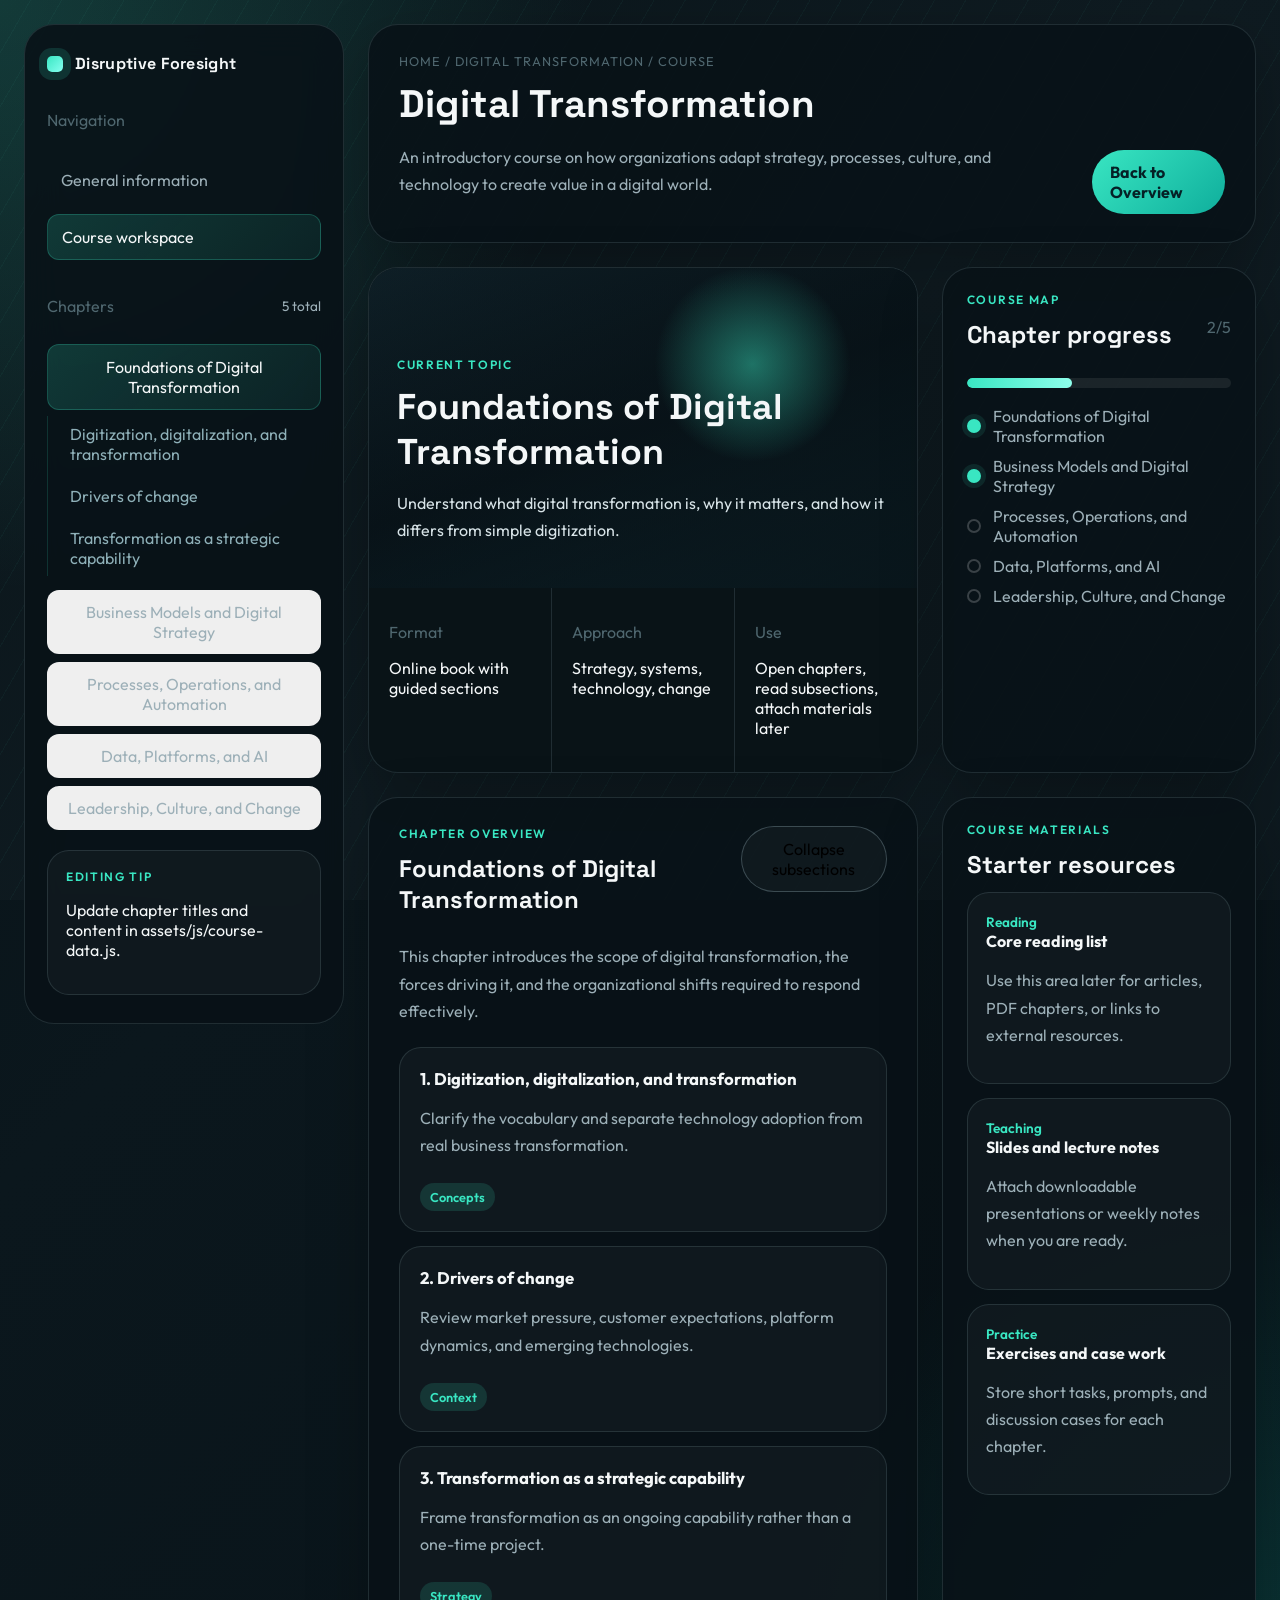
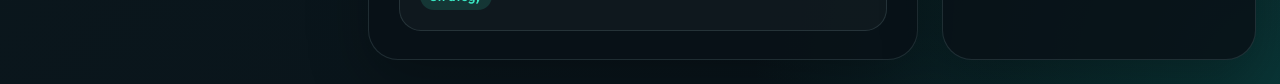
==== course.html @ 3e18d801 "Add initial Digital Transformation course site" ====
<!DOCTYPE html>
<html lang="en">
<head>
  <meta charset="UTF-8">
  <meta name="viewport" content="width=device-width, initial-scale=1.0">
  <title>Digital Transformation Course Workspace</title>
  <meta
    name="description"
    content="Digital Transformation course workspace with chapter menu, subsection navigation, and online-book style content."
  >
  <link rel="preconnect" href="https://fonts.googleapis.com">
  <link rel="preconnect" href="https://fonts.gstatic.com" crossorigin>
  <link
    href="https://fonts.googleapis.com/css2?family=Outfit:wght@300;400;500;600;700&family=Space+Grotesk:wght@400;500;700&display=swap"
    rel="stylesheet"
  >
  <link rel="stylesheet" href="assets/css/style.css">
</head>
<body class="course-body">
  <div class="course-layout">
    <aside class="sidebar">
      <a class="brand" href="index.html">
        <span class="brand-mark"></span>
        <span class="brand-text">Disruptive Foresight</span>
      </a>

      <div class="sidebar-block">
        <p class="sidebar-label">Navigation</p>
        <a class="sidebar-link" href="index.html">General information</a>
        <a class="sidebar-link is-active" href="course.html">Course workspace</a>
      </div>

      <div class="sidebar-block">
        <div class="sidebar-heading-row">
          <p class="sidebar-label">Chapters</p>
          <span id="chapter-count" class="sidebar-count"></span>
        </div>
        <nav id="chapter-menu" class="chapter-menu" aria-label="Course chapters"></nav>
      </div>

      <div class="sidebar-note">
        <p class="eyebrow">Editing tip</p>
        <p>Update chapter titles and content in <code>assets/js/course-data.js</code>.</p>
      </div>
    </aside>

    <main class="course-main">
      <section class="course-topbar">
        <div>
          <p class="breadcrumbs">Home / Digital Transformation / Course</p>
          <h1 id="course-title">Digital Transformation</h1>
          <p id="course-summary" class="course-summary"></p>
        </div>
        <a class="primary-button" href="index.html">Back to Overview</a>
      </section>

      <section class="course-grid">
        <article class="spotlight-card">
          <div class="spotlight-visual">
            <div class="spotlight-overlay">
              <p class="eyebrow">Current topic</p>
              <h2 id="active-chapter-title"></h2>
              <p id="active-chapter-hook"></p>
            </div>
          </div>

          <div class="spotlight-meta">
            <div>
              <p class="meta-label">Format</p>
              <p>Online book with guided sections</p>
            </div>
            <div>
              <p class="meta-label">Approach</p>
              <p>Strategy, systems, technology, change</p>
            </div>
            <div>
              <p class="meta-label">Use</p>
              <p>Open chapters, read subsections, attach materials later</p>
            </div>
          </div>
        </article>

        <aside class="progress-card">
          <div class="progress-header">
            <div>
              <p class="eyebrow">Course map</p>
              <h2>Chapter progress</h2>
            </div>
            <span id="progress-indicator"></span>
          </div>
          <div class="progress-bar" aria-hidden="true">
            <span id="progress-fill"></span>
          </div>
          <ol id="progress-list" class="progress-list"></ol>
        </aside>
      </section>

      <section class="content-grid">
        <article class="content-card">
          <div class="content-card-header">
            <div>
              <p class="eyebrow">Chapter overview</p>
              <h2 id="chapter-heading"></h2>
            </div>
            <button id="toggle-subsections" class="ghost-button" type="button">
              Collapse subsections
            </button>
          </div>

          <p id="chapter-description" class="chapter-description"></p>

          <div id="subsection-list" class="subsection-list"></div>
        </article>

        <aside class="materials-card">
          <p class="eyebrow">Course materials</p>
          <h2>Starter resources</h2>
          <div id="materials-list" class="materials-list"></div>
        </aside>
      </section>
    </main>
  </div>

  <script src="assets/js/course-data.js"></script>
  <script src="assets/js/app.js"></script>
</body>
</html>
---- assets/css/style.css ----
:root {
  --bg: #09141a;
  --bg-soft: #0f1f28;
  --panel: rgba(10, 22, 29, 0.9);
  --panel-light: #f6f3ec;
  --text: #f4f7f8;
  --text-muted: #9db0b8;
  --text-dark: #162227;
  --line: rgba(140, 169, 179, 0.18);
  --line-strong: rgba(140, 169, 179, 0.35);
  --accent: #39e6c2;
  --accent-deep: #0fae9c;
  --accent-soft: rgba(57, 230, 194, 0.14);
  --shadow: 0 22px 60px rgba(0, 0, 0, 0.28);
  --radius-xl: 30px;
  --radius-lg: 22px;
  --radius-md: 16px;
  --radius-sm: 12px;
  --max-width: 1380px;
}

* {
  box-sizing: border-box;
}

html {
  scroll-behavior: smooth;
}

body {
  margin: 0;
  font-family: "Outfit", sans-serif;
  color: var(--text);
  background:
    radial-gradient(circle at top left, rgba(57, 230, 194, 0.18), transparent 28%),
    radial-gradient(circle at bottom right, rgba(15, 174, 156, 0.22), transparent 25%),
    linear-gradient(135deg, #061116 0%, #0b171d 40%, #081319 100%);
  min-height: 100vh;
}

body::before {
  content: "";
  position: fixed;
  inset: 0;
  background:
    linear-gradient(rgba(255, 255, 255, 0.02), rgba(255, 255, 255, 0.02)),
    repeating-linear-gradient(
      120deg,
      transparent 0,
      transparent 26px,
      rgba(57, 230, 194, 0.04) 26px,
      rgba(57, 230, 194, 0.04) 27px
    );
  pointer-events: none;
}

a {
  color: inherit;
  text-decoration: none;
}

button {
  font: inherit;
  border: 0;
  cursor: pointer;
}

.page-shell,
.course-layout {
  position: relative;
  z-index: 1;
}

.page-shell {
  max-width: var(--max-width);
  margin: 0 auto;
  padding: 24px;
}

.site-header {
  display: flex;
  align-items: center;
  justify-content: space-between;
  gap: 24px;
  margin-bottom: 24px;
  padding: 18px 22px;
  border: 1px solid var(--line);
  border-radius: 999px;
  background: rgba(8, 18, 23, 0.72);
  backdrop-filter: blur(18px);
}

.brand {
  display: inline-flex;
  align-items: center;
  gap: 12px;
  font-family: "Space Grotesk", sans-serif;
  font-weight: 700;
}

.brand-mark {
  width: 16px;
  height: 16px;
  border-radius: 5px;
  background:
    linear-gradient(135deg, var(--accent) 0%, #86fff0 100%);
  box-shadow: 0 0 0 8px rgba(57, 230, 194, 0.14);
}

.brand-text {
  letter-spacing: 0.02em;
}

.top-nav {
  display: flex;
  align-items: center;
  gap: 18px;
  color: var(--text-muted);
}

.top-nav a:hover,
.sidebar-link:hover {
  color: var(--text);
}

.nav-button,
.primary-button,
.secondary-button,
.ghost-button {
  display: inline-flex;
  align-items: center;
  justify-content: center;
  border-radius: 999px;
  padding: 12px 18px;
  transition: transform 0.2s ease, background 0.2s ease, color 0.2s ease;
}

.primary-button {
  background: linear-gradient(135deg, var(--accent) 0%, var(--accent-deep) 100%);
  color: #052126;
  font-weight: 700;
}

.secondary-button,
.ghost-button,
.nav-button {
  border: 1px solid var(--line-strong);
  background: rgba(255, 255, 255, 0.03);
}

.primary-button:hover,
.secondary-button:hover,
.ghost-button:hover,
.nav-button:hover {
  transform: translateY(-2px);
}

.hero-panel,
.format-panel {
  border: 1px solid var(--line);
  border-radius: var(--radius-xl);
  background: linear-gradient(180deg, rgba(11, 25, 32, 0.92), rgba(8, 18, 23, 0.92));
  box-shadow: var(--shadow);
}

.hero-panel {
  display: grid;
  grid-template-columns: 1.4fr 0.9fr;
  gap: 28px;
  padding: 42px;
  min-height: 520px;
}

.eyebrow {
  margin: 0 0 12px;
  color: var(--accent);
  text-transform: uppercase;
  letter-spacing: 0.14em;
  font-size: 0.75rem;
  font-weight: 600;
}

.hero-copy h1,
.feature-card-dark h2,
.format-panel h2 {
  margin: 0;
  font-family: "Space Grotesk", sans-serif;
  font-size: clamp(2.6rem, 4vw, 5rem);
  line-height: 0.98;
}

.hero-text,
.feature-card p,
.format-list p,
.course-summary,
.chapter-description,
.subsection-card p,
.materials-item p {
  color: var(--text-muted);
  line-height: 1.7;
}

.hero-actions {
  display: flex;
  flex-wrap: wrap;
  gap: 14px;
  margin: 28px 0;
}

.hero-stats {
  display: grid;
  grid-template-columns: repeat(3, minmax(0, 1fr));
  gap: 14px;
  margin: 0;
}

.hero-stats div,
.sidebar-note,
.feature-card,
.materials-item {
  border: 1px solid var(--line);
  border-radius: var(--radius-lg);
  background: rgba(255, 255, 255, 0.03);
}

.hero-stats div {
  padding: 20px;
}

.hero-stats dt {
  font-family: "Space Grotesk", sans-serif;
  font-size: 1.5rem;
  font-weight: 700;
}

.hero-stats dd {
  margin: 8px 0 0;
  color: var(--text-muted);
}

.hero-card {
  align-self: end;
  padding: 28px;
  border-radius: var(--radius-xl);
  background:
    linear-gradient(180deg, rgba(246, 243, 236, 0.96), rgba(233, 238, 236, 0.92));
  color: var(--text-dark);
}

.hero-card-label,
.meta-label,
.sidebar-label,
.progress-header span,
.breadcrumbs {
  color: #4f676f;
}

.hero-card h2,
.feature-card h3,
.course-topbar h1,
.progress-card h2,
.content-card h2,
.materials-card h2 {
  margin: 0 0 12px;
  font-family: "Space Grotesk", sans-serif;
}

.hero-card-list {
  display: grid;
  gap: 12px;
  padding-left: 18px;
  margin: 18px 0 0;
}

.feature-grid {
  display: grid;
  grid-template-columns: 1.25fr 1fr 1fr;
  gap: 22px;
  margin: 24px 0;
}

.feature-card {
  padding: 28px;
}

.feature-card-dark {
  background:
    radial-gradient(circle at right top, rgba(57, 230, 194, 0.22), transparent 34%),
    linear-gradient(180deg, rgba(9, 20, 26, 0.95), rgba(5, 12, 15, 0.95));
}

.format-panel {
  display: grid;
  grid-template-columns: 0.9fr 1.1fr;
  gap: 24px;
  padding: 32px 36px;
  margin-bottom: 20px;
}

.format-list {
  display: grid;
  grid-template-columns: repeat(3, minmax(0, 1fr));
  gap: 16px;
}

.format-list article {
  border-left: 1px solid var(--line-strong);
  padding-left: 16px;
}

.course-body {
  padding: 24px;
}

.course-layout {
  display: grid;
  grid-template-columns: 320px 1fr;
  gap: 24px;
  max-width: 1520px;
  margin: 0 auto;
}

.sidebar,
.course-main {
  min-width: 0;
}

.sidebar {
  position: sticky;
  top: 24px;
  align-self: start;
  display: grid;
  gap: 20px;
  padding: 28px 22px;
  border: 1px solid var(--line);
  border-radius: var(--radius-xl);
  background: rgba(8, 18, 23, 0.88);
  backdrop-filter: blur(18px);
}

.sidebar-block {
  display: grid;
  gap: 12px;
}

.sidebar-link,
.chapter-link {
  display: block;
  border-radius: var(--radius-sm);
  padding: 12px 14px;
  color: var(--text-muted);
}

.sidebar-link.is-active,
.chapter-link.is-active {
  background: linear-gradient(135deg, rgba(57, 230, 194, 0.18), rgba(57, 230, 194, 0.08));
  color: var(--text);
  border: 1px solid rgba(57, 230, 194, 0.24);
}

.sidebar-heading-row {
  display: flex;
  justify-content: space-between;
  align-items: center;
}

.sidebar-count {
  font-size: 0.85rem;
  color: var(--text-muted);
}

.chapter-menu {
  display: grid;
  gap: 8px;
}

.chapter-group {
  display: grid;
  gap: 8px;
}

.sidebar-note {
  padding: 18px;
}

.sidebar-note code {
  font-family: inherit;
  color: var(--text);
}

.subchapter-list {
  display: grid;
  gap: 6px;
  margin: -2px 0 6px;
  padding-left: 12px;
  border-left: 1px solid rgba(57, 230, 194, 0.16);
}

.subchapter-link {
  display: block;
  padding: 8px 10px;
  border-radius: 10px;
  color: #8eb0b8;
  background: transparent;
  text-align: left;
}

.subchapter-link:hover {
  color: var(--text);
  background: rgba(255, 255, 255, 0.04);
}

.course-main {
  display: grid;
  gap: 24px;
}

.course-topbar,
.spotlight-card,
.progress-card,
.content-card,
.materials-card {
  border: 1px solid var(--line);
  border-radius: var(--radius-xl);
  background: rgba(8, 18, 23, 0.88);
  box-shadow: var(--shadow);
}

.course-topbar {
  display: flex;
  align-items: end;
  justify-content: space-between;
  gap: 20px;
  padding: 28px 30px;
}

.breadcrumbs {
  margin: 0 0 10px;
  text-transform: uppercase;
  letter-spacing: 0.08em;
  font-size: 0.8rem;
}

.course-topbar h1 {
  font-size: clamp(2rem, 3vw, 3.4rem);
}

.course-grid,
.content-grid {
  display: grid;
  grid-template-columns: 1.4fr 0.8fr;
  gap: 24px;
}

.spotlight-card {
  overflow: hidden;
}

.spotlight-visual {
  min-height: 320px;
  padding: 28px;
  background:
    radial-gradient(circle at 70% 30%, rgba(57, 230, 194, 0.45), transparent 22%),
    linear-gradient(135deg, rgba(8, 18, 23, 0.2), rgba(8, 18, 23, 0.82)),
    linear-gradient(160deg, #10222a 0%, #081319 50%, #0e2a32 100%);
  display: flex;
  align-items: end;
}

.spotlight-overlay {
  max-width: 520px;
}

.spotlight-overlay h2 {
  margin: 0 0 10px;
  font-family: "Space Grotesk", sans-serif;
  font-size: clamp(2rem, 2.8vw, 3.3rem);
}

.spotlight-overlay p:last-child {
  color: #d7e3e7;
  line-height: 1.7;
}

.spotlight-meta {
  display: grid;
  grid-template-columns: repeat(3, minmax(0, 1fr));
  gap: 1px;
  background: var(--line);
}

.spotlight-meta > div {
  padding: 18px 20px;
  background: rgba(8, 18, 23, 0.95);
}

.progress-card,
.materials-card {
  padding: 24px;
}

.progress-header {
  display: flex;
  align-items: center;
  justify-content: space-between;
  gap: 16px;
  margin-bottom: 16px;
}

.progress-bar {
  height: 10px;
  border-radius: 999px;
  background: rgba(255, 255, 255, 0.08);
  overflow: hidden;
}

.progress-bar span {
  display: block;
  height: 100%;
  width: 0;
  border-radius: inherit;
  background: linear-gradient(90deg, var(--accent) 0%, #8effeb 100%);
}

.progress-list {
  display: grid;
  gap: 10px;
  padding-left: 0;
  margin: 18px 0 0;
  list-style: none;
}

.progress-list li {
  display: flex;
  align-items: center;
  gap: 12px;
  color: var(--text-muted);
}

.progress-marker {
  width: 14px;
  height: 14px;
  border-radius: 50%;
  border: 2px solid rgba(255, 255, 255, 0.2);
  flex: 0 0 auto;
}

.progress-marker.is-complete {
  border-color: var(--accent);
  background: var(--accent);
  box-shadow: 0 0 0 5px rgba(57, 230, 194, 0.1);
}

.content-card {
  padding: 28px 30px;
}

.content-card-header {
  display: flex;
  align-items: start;
  justify-content: space-between;
  gap: 18px;
  margin-bottom: 8px;
}

.subsection-list {
  display: grid;
  gap: 14px;
  margin-top: 22px;
}

.subsection-card {
  padding: 20px;
  border: 1px solid var(--line);
  border-radius: var(--radius-lg);
  background: rgba(255, 255, 255, 0.03);
  scroll-margin-top: 24px;
}

.subsection-card h3 {
  margin: 0 0 10px;
  font-size: 1.05rem;
}

.subsection-tag {
  display: inline-flex;
  margin-top: 8px;
  padding: 6px 10px;
  border-radius: 999px;
  background: var(--accent-soft);
  color: var(--accent);
  font-size: 0.8rem;
  font-weight: 600;
}

.materials-list {
  display: grid;
  gap: 14px;
}

.materials-item {
  padding: 18px;
}

.materials-item h3 {
  margin: 0 0 8px;
  font-size: 1rem;
}

.materials-item span {
  color: var(--accent);
  font-size: 0.85rem;
  font-weight: 600;
}

.is-collapsed .subsection-card:not(:first-child) {
  display: none;
}

@media (max-width: 1180px) {
  .hero-panel,
  .feature-grid,
  .format-panel,
  .course-layout,
  .course-grid,
  .content-grid {
    grid-template-columns: 1fr;
  }

  .sidebar {
    position: static;
  }

  .spotlight-meta,
  .format-list,
  .hero-stats {
    grid-template-columns: 1fr;
  }
}

@media (max-width: 780px) {
  .page-shell,
  .course-body {
    padding: 16px;
  }

  .site-header,
  .course-topbar,
  .content-card-header {
    flex-direction: column;
    align-items: start;
  }

  .top-nav {
    flex-wrap: wrap;
  }

  .hero-panel,
  .format-panel,
  .content-card,
  .progress-card,
  .materials-card,
  .sidebar {
    padding: 22px;
  }
}
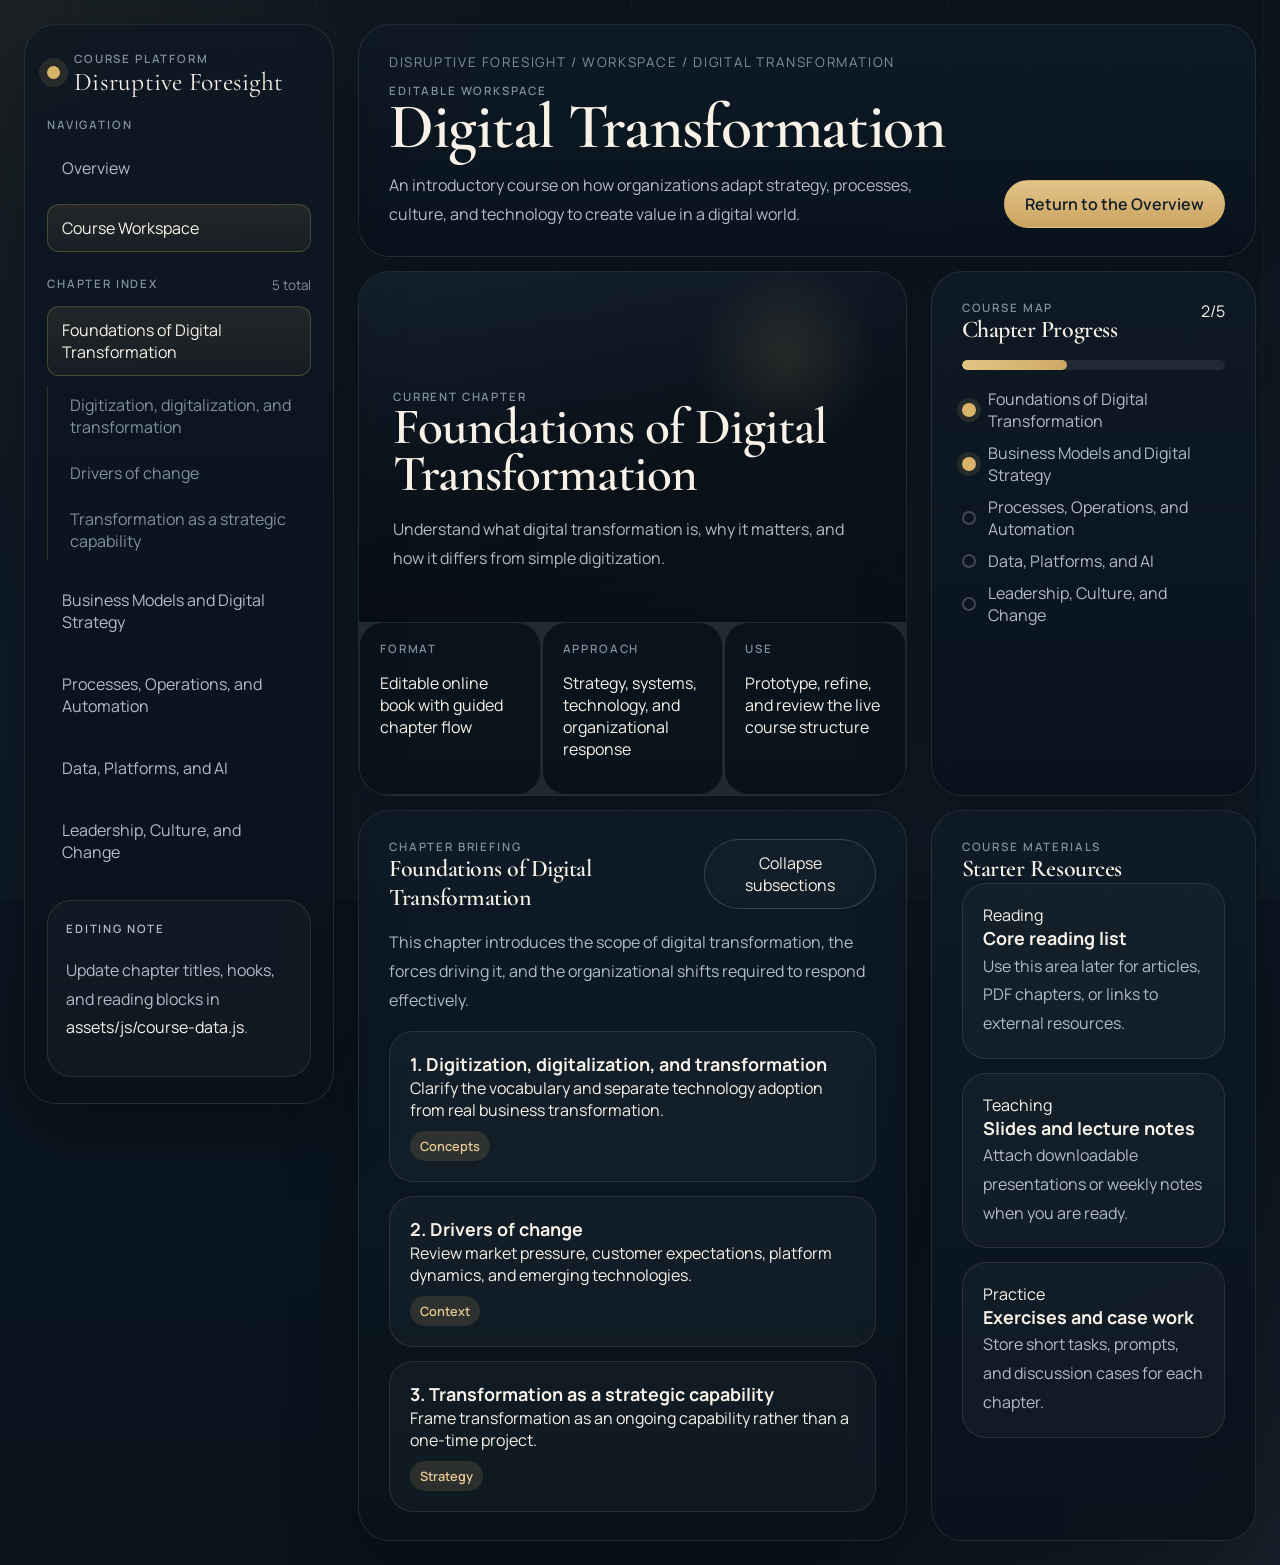
==== commit 7c67fc29: "Redesign site with premium editorial experience" ====
--- a/course.html
+++ b/course.html
@@ -6,12 +6,12 @@
   <title>Digital Transformation Course Workspace</title>
   <meta
     name="description"
-    content="Digital Transformation course workspace with chapter menu, subsection navigation, and online-book style content."
+    content="Digital Transformation course workspace with chapter navigation, subsection reading, and course materials for Disruptive Foresight."
   >
   <link rel="preconnect" href="https://fonts.googleapis.com">
   <link rel="preconnect" href="https://fonts.gstatic.com" crossorigin>
   <link
-    href="https://fonts.googleapis.com/css2?family=Outfit:wght@300;400;500;600;700&family=Space+Grotesk:wght@400;500;700&display=swap"
+    href="https://fonts.googleapis.com/css2?family=Cormorant+Garamond:wght@500;600;700&family=Manrope:wght@400;500;600;700&display=swap"
     rel="stylesheet"
   >
   <link rel="stylesheet" href="assets/css/style.css">
@@ -20,45 +20,52 @@
   <div class="course-layout">
     <aside class="sidebar">
       <a class="brand" href="index.html">
-        <span class="brand-mark"></span>
-        <span class="brand-text">Disruptive Foresight</span>
+        <span class="brand-mark" aria-hidden="true"></span>
+        <span class="brand-lockup">
+          <span class="brand-overline">Course Platform</span>
+          <span class="brand-text">Disruptive Foresight</span>
+        </span>
       </a>
 
       <div class="sidebar-block">
         <p class="sidebar-label">Navigation</p>
-        <a class="sidebar-link" href="index.html">General information</a>
-        <a class="sidebar-link is-active" href="course.html">Course workspace</a>
+        <a class="sidebar-link" href="index.html">Overview</a>
+        <a class="sidebar-link is-active" href="course.html">Course Workspace</a>
       </div>
 
       <div class="sidebar-block">
         <div class="sidebar-heading-row">
-          <p class="sidebar-label">Chapters</p>
+          <p class="sidebar-label">Chapter Index</p>
           <span id="chapter-count" class="sidebar-count"></span>
         </div>
         <nav id="chapter-menu" class="chapter-menu" aria-label="Course chapters"></nav>
       </div>
 
       <div class="sidebar-note">
-        <p class="eyebrow">Editing tip</p>
-        <p>Update chapter titles and content in <code>assets/js/course-data.js</code>.</p>
+        <p class="eyebrow">Editing Note</p>
+        <p>
+          Update chapter titles, hooks, and reading blocks in
+          <code>assets/js/course-data.js</code>.
+        </p>
       </div>
     </aside>
 
     <main class="course-main">
       <section class="course-topbar">
         <div>
-          <p class="breadcrumbs">Home / Digital Transformation / Course</p>
+          <p class="breadcrumbs">Disruptive Foresight / Workspace / Digital Transformation</p>
+          <p class="course-kicker">Editable Workspace</p>
           <h1 id="course-title">Digital Transformation</h1>
           <p id="course-summary" class="course-summary"></p>
         </div>
-        <a class="primary-button" href="index.html">Back to Overview</a>
+        <a class="primary-button" href="index.html">Return to the Overview</a>
       </section>
 
       <section class="course-grid">
         <article class="spotlight-card">
           <div class="spotlight-visual">
             <div class="spotlight-overlay">
-              <p class="eyebrow">Current topic</p>
+              <p class="eyebrow">Current Chapter</p>
               <h2 id="active-chapter-title"></h2>
               <p id="active-chapter-hook"></p>
             </div>
@@ -67,15 +74,15 @@
           <div class="spotlight-meta">
             <div>
               <p class="meta-label">Format</p>
-              <p>Online book with guided sections</p>
+              <p>Editable online book with guided chapter flow</p>
             </div>
             <div>
               <p class="meta-label">Approach</p>
-              <p>Strategy, systems, technology, change</p>
+              <p>Strategy, systems, technology, and organizational response</p>
             </div>
             <div>
               <p class="meta-label">Use</p>
-              <p>Open chapters, read subsections, attach materials later</p>
+              <p>Prototype, refine, and review the live course structure</p>
             </div>
           </div>
         </article>
@@ -83,8 +90,8 @@
         <aside class="progress-card">
           <div class="progress-header">
             <div>
-              <p class="eyebrow">Course map</p>
-              <h2>Chapter progress</h2>
+              <p class="eyebrow">Course Map</p>
+              <h2>Chapter Progress</h2>
             </div>
             <span id="progress-indicator"></span>
           </div>
@@ -99,7 +106,7 @@
         <article class="content-card">
           <div class="content-card-header">
             <div>
-              <p class="eyebrow">Chapter overview</p>
+              <p class="eyebrow">Chapter Briefing</p>
               <h2 id="chapter-heading"></h2>
             </div>
             <button id="toggle-subsections" class="ghost-button" type="button">
@@ -108,13 +115,12 @@
           </div>
 
           <p id="chapter-description" class="chapter-description"></p>
-
           <div id="subsection-list" class="subsection-list"></div>
         </article>
 
         <aside class="materials-card">
-          <p class="eyebrow">Course materials</p>
-          <h2>Starter resources</h2>
+          <p class="eyebrow">Course Materials</p>
+          <h2>Starter Resources</h2>
           <div id="materials-list" class="materials-list"></div>
         </aside>
       </section>
--- a/assets/css/style.css
+++ b/assets/css/style.css
@@ -1,20 +1,22 @@
 :root {
-  --bg: #09141a;
-  --bg-soft: #0f1f28;
-  --panel: rgba(10, 22, 29, 0.9);
-  --panel-light: #f6f3ec;
-  --text: #f4f7f8;
-  --text-muted: #9db0b8;
-  --text-dark: #162227;
-  --line: rgba(140, 169, 179, 0.18);
-  --line-strong: rgba(140, 169, 179, 0.35);
-  --accent: #39e6c2;
-  --accent-deep: #0fae9c;
-  --accent-soft: rgba(57, 230, 194, 0.14);
-  --shadow: 0 22px 60px rgba(0, 0, 0, 0.28);
-  --radius-xl: 30px;
-  --radius-lg: 22px;
-  --radius-md: 16px;
+  --bg: #08131c;
+  --bg-soft: #0e1b27;
+  --bg-elevated: rgba(13, 24, 35, 0.82);
+  --panel: rgba(248, 244, 237, 0.05);
+  --panel-strong: rgba(248, 244, 237, 0.08);
+  --surface-light: #f5f0e7;
+  --text: #f7f1e8;
+  --text-muted: #b1bcc7;
+  --text-subtle: #81909d;
+  --text-dark: #13212f;
+  --line: rgba(247, 241, 232, 0.1);
+  --line-strong: rgba(247, 241, 232, 0.18);
+  --accent: #d8b36a;
+  --accent-soft: rgba(216, 179, 106, 0.14);
+  --shadow: 0 26px 70px rgba(0, 0, 0, 0.28);
+  --radius-xl: 32px;
+  --radius-lg: 24px;
+  --radius-md: 18px;
   --radius-sm: 12px;
   --max-width: 1380px;
 }
@@ -29,13 +31,14 @@
 
 body {
   margin: 0;
-  font-family: "Outfit", sans-serif;
+  min-height: 100vh;
+  font-family: "Manrope", "Avenir Next", "Segoe UI", sans-serif;
   color: var(--text);
   background:
-    radial-gradient(circle at top left, rgba(57, 230, 194, 0.18), transparent 28%),
-    radial-gradient(circle at bottom right, rgba(15, 174, 156, 0.22), transparent 25%),
-    linear-gradient(135deg, #061116 0%, #0b171d 40%, #081319 100%);
-  min-height: 100vh;
+    radial-gradient(circle at top left, rgba(216, 179, 106, 0.08), transparent 26%),
+    radial-gradient(circle at bottom right, rgba(120, 136, 153, 0.12), transparent 24%),
+    linear-gradient(180deg, #07111a 0%, #0a1722 44%, #08131c 100%);
+  overflow-x: hidden;
 }
 
 body::before {
@@ -43,13 +46,13 @@
   position: fixed;
   inset: 0;
   background:
-    linear-gradient(rgba(255, 255, 255, 0.02), rgba(255, 255, 255, 0.02)),
+    linear-gradient(rgba(255, 255, 255, 0.018), rgba(255, 255, 255, 0.018)),
     repeating-linear-gradient(
-      120deg,
+      90deg,
       transparent 0,
-      transparent 26px,
-      rgba(57, 230, 194, 0.04) 26px,
-      rgba(57, 230, 194, 0.04) 27px
+      transparent 78px,
+      rgba(255, 255, 255, 0.018) 78px,
+      rgba(255, 255, 255, 0.018) 79px
     );
   pointer-events: none;
 }
@@ -61,8 +64,15 @@
 
 button {
   font: inherit;
+  color: inherit;
   border: 0;
+  background: none;
   cursor: pointer;
+}
+
+img {
+  display: block;
+  max-width: 100%;
 }
 
 .page-shell,
@@ -74,250 +84,556 @@
 .page-shell {
   max-width: var(--max-width);
   margin: 0 auto;
-  padding: 24px;
+  padding: 28px 24px 56px;
+}
+
+.landing-body {
+  color-scheme: dark;
 }
 
 .site-header {
+  position: sticky;
+  top: 16px;
+  z-index: 10;
   display: flex;
   align-items: center;
   justify-content: space-between;
   gap: 24px;
-  margin-bottom: 24px;
+  margin-bottom: 28px;
   padding: 18px 22px;
   border: 1px solid var(--line);
   border-radius: 999px;
-  background: rgba(8, 18, 23, 0.72);
+  background: rgba(8, 19, 28, 0.78);
   backdrop-filter: blur(18px);
+  box-shadow: 0 10px 30px rgba(0, 0, 0, 0.14);
 }
 
 .brand {
   display: inline-flex;
   align-items: center;
-  gap: 12px;
-  font-family: "Space Grotesk", sans-serif;
-  font-weight: 700;
+  gap: 14px;
+  min-width: 0;
 }
 
 .brand-mark {
-  width: 16px;
-  height: 16px;
-  border-radius: 5px;
-  background:
-    linear-gradient(135deg, var(--accent) 0%, #86fff0 100%);
-  box-shadow: 0 0 0 8px rgba(57, 230, 194, 0.14);
+  width: 13px;
+  height: 13px;
+  border-radius: 999px;
+  background: var(--accent);
+  box-shadow: 0 0 0 8px rgba(216, 179, 106, 0.12);
+  flex: 0 0 auto;
+}
+
+.brand-lockup {
+  display: grid;
+  gap: 4px;
+}
+
+.brand-overline,
+.eyebrow,
+.section-label,
+.sidebar-label,
+.meta-label,
+.course-kicker,
+.info-tag,
+.chapter-tag {
+  margin: 0;
+  color: var(--text-subtle);
+  text-transform: uppercase;
+  letter-spacing: 0.16em;
+  font-size: 0.72rem;
+  font-weight: 600;
 }
 
 .brand-text {
-  letter-spacing: 0.02em;
+  font-family: "Cormorant Garamond", Georgia, serif;
+  font-size: 1.6rem;
+  line-height: 0.9;
+  letter-spacing: 0.01em;
 }
 
 .top-nav {
   display: flex;
   align-items: center;
+  flex-wrap: wrap;
   gap: 18px;
+  min-width: 0;
   color: var(--text-muted);
+  font-size: 0.95rem;
+}
+
+.top-nav a,
+.sidebar-link,
+.subchapter-link {
+  transition: color 0.2s ease, background-color 0.2s ease, border-color 0.2s ease, transform 0.2s ease;
 }
 
 .top-nav a:hover,
-.sidebar-link:hover {
+.top-nav a:focus-visible,
+.sidebar-link:hover,
+.sidebar-link:focus-visible,
+.subchapter-link:hover,
+.subchapter-link:focus-visible {
   color: var(--text);
 }
 
 .nav-button,
 .primary-button,
 .secondary-button,
-.ghost-button {
+.ghost-button,
+.text-link {
   display: inline-flex;
   align-items: center;
   justify-content: center;
+  gap: 10px;
   border-radius: 999px;
+  transition: transform 0.2s ease, background-color 0.2s ease, border-color 0.2s ease, color 0.2s ease;
+}
+
+.nav-button,
+.secondary-button,
+.ghost-button {
   padding: 12px 18px;
-  transition: transform 0.2s ease, background 0.2s ease, color 0.2s ease;
+  border: 1px solid var(--line-strong);
+  background: rgba(255, 255, 255, 0.02);
 }
 
 .primary-button {
-  background: linear-gradient(135deg, var(--accent) 0%, var(--accent-deep) 100%);
-  color: #052126;
-  font-weight: 700;
-}
-
-.secondary-button,
-.ghost-button,
-.nav-button {
-  border: 1px solid var(--line-strong);
-  background: rgba(255, 255, 255, 0.03);
+  padding: 12px 20px;
+  border: 1px solid rgba(216, 179, 106, 0.36);
+  background: linear-gradient(180deg, #e3c48b 0%, #caa45f 100%);
+  color: #121d27;
+  font-weight: 600;
 }
 
 .primary-button:hover,
 .secondary-button:hover,
 .ghost-button:hover,
-.nav-button:hover {
-  transform: translateY(-2px);
-}
-
-.hero-panel,
-.format-panel {
+.nav-button:hover,
+.text-link:hover,
+.primary-button:focus-visible,
+.secondary-button:focus-visible,
+.ghost-button:focus-visible,
+.nav-button:focus-visible,
+.text-link:focus-visible {
+  transform: translateY(-1px);
+}
+
+.primary-button:focus-visible,
+.secondary-button:focus-visible,
+.ghost-button:focus-visible,
+.nav-button:focus-visible,
+.top-nav a:focus-visible,
+.sidebar-link:focus-visible,
+.chapter-link:focus-visible,
+.subchapter-link:focus-visible {
+  outline: 2px solid var(--accent);
+  outline-offset: 3px;
+}
+
+.page-main {
+  display: grid;
+  gap: 28px;
+}
+
+.hero-editorial,
+.story-grid-section,
+.definition-section,
+.method-section,
+.course-section,
+.quote-section,
+.course-topbar,
+.spotlight-card,
+.progress-card,
+.content-card,
+.materials-card,
+.sidebar {
   border: 1px solid var(--line);
   border-radius: var(--radius-xl);
-  background: linear-gradient(180deg, rgba(11, 25, 32, 0.92), rgba(8, 18, 23, 0.92));
+  background: linear-gradient(180deg, rgba(14, 27, 39, 0.88), rgba(8, 19, 28, 0.9));
   box-shadow: var(--shadow);
 }
 
-.hero-panel {
-  display: grid;
-  grid-template-columns: 1.4fr 0.9fr;
+.hero-editorial {
+  display: grid;
+  grid-template-columns: minmax(0, 1.15fr) minmax(320px, 0.85fr);
   gap: 28px;
-  padding: 42px;
-  min-height: 520px;
-}
-
-.eyebrow {
-  margin: 0 0 12px;
-  color: var(--accent);
-  text-transform: uppercase;
-  letter-spacing: 0.14em;
-  font-size: 0.75rem;
+  padding: 44px;
+  overflow: hidden;
+}
+
+.hero-copy {
+  max-width: 720px;
+}
+
+.hero-copy h1,
+.section-heading,
+.story-card-featured h2,
+.definition-main h2,
+.method-callout h2,
+.course-card h3,
+.course-topbar h1,
+.spotlight-overlay h2,
+.content-card h2,
+.progress-card h2,
+.materials-card h2,
+.quote-panel blockquote {
+  margin: 0;
+  font-family: "Cormorant Garamond", Georgia, serif;
   font-weight: 600;
-}
-
-.hero-copy h1,
-.feature-card-dark h2,
-.format-panel h2 {
-  margin: 0;
-  font-family: "Space Grotesk", sans-serif;
-  font-size: clamp(2.6rem, 4vw, 5rem);
-  line-height: 0.98;
-}
-
-.hero-text,
-.feature-card p,
-.format-list p,
-.course-summary,
-.chapter-description,
-.subsection-card p,
-.materials-item p {
+  letter-spacing: -0.02em;
+}
+
+.hero-copy h1 {
+  max-width: 12ch;
+  font-size: clamp(3.6rem, 7vw, 6.3rem);
+  line-height: 0.9;
+  text-wrap: balance;
+}
+
+.hero-lead {
+  max-width: 620px;
+  margin: 22px 0 0;
+  color: #dde4ea;
+  font-size: 1.15rem;
+  line-height: 1.85;
+}
+
+.hero-detail {
+  max-width: 640px;
+  margin: 18px 0 0;
   color: var(--text-muted);
-  line-height: 1.7;
+  line-height: 1.8;
 }
 
 .hero-actions {
   display: flex;
   flex-wrap: wrap;
   gap: 14px;
-  margin: 28px 0;
-}
-
-.hero-stats {
+  margin-top: 30px;
+}
+
+.hero-note {
+  display: flex;
+  align-items: center;
+  gap: 10px;
+  margin-top: 22px;
+  color: var(--text-subtle);
+  font-size: 0.9rem;
+}
+
+.hero-note::before {
+  content: "";
+  width: 44px;
+  height: 1px;
+  background: rgba(216, 179, 106, 0.45);
+}
+
+.hero-side {
+  display: grid;
+  gap: 16px;
+}
+
+.hero-frame {
+  position: relative;
+  min-height: 100%;
+  padding: 32px;
+  border-radius: calc(var(--radius-xl) - 6px);
+  background:
+    linear-gradient(180deg, rgba(3, 7, 12, 0.55), rgba(3, 7, 12, 0.2)),
+    radial-gradient(circle at 70% 30%, rgba(216, 179, 106, 0.18), transparent 20%),
+    linear-gradient(160deg, #0d1721 0%, #162534 100%);
+  overflow: hidden;
+}
+
+.hero-frame::after {
+  content: "";
+  position: absolute;
+  inset: 14px;
+  border: 1px solid rgba(247, 241, 232, 0.12);
+  border-radius: calc(var(--radius-xl) - 14px);
+  pointer-events: none;
+}
+
+.hero-frame-content {
+  position: relative;
+  z-index: 1;
+  display: grid;
+  gap: 24px;
+  min-height: 100%;
+}
+
+.hero-frame-kicker {
+  color: rgba(247, 241, 232, 0.68);
+  text-transform: uppercase;
+  letter-spacing: 0.16em;
+  font-size: 0.76rem;
+}
+
+.hero-frame-card {
+  max-width: 26rem;
+  margin-top: auto;
+  padding: 24px;
+  border: 1px solid rgba(247, 241, 232, 0.12);
+  border-radius: 22px;
+  background: rgba(6, 12, 18, 0.46);
+  backdrop-filter: blur(10px);
+}
+
+.hero-frame-card h2 {
+  margin: 0 0 12px;
+  font-family: "Cormorant Garamond", Georgia, serif;
+  font-size: clamp(2rem, 3vw, 3rem);
+  line-height: 0.95;
+}
+
+.hero-frame-card p {
+  margin: 0;
+  color: #d9e1e7;
+  line-height: 1.75;
+}
+
+.hero-mini-stats {
   display: grid;
   grid-template-columns: repeat(3, minmax(0, 1fr));
   gap: 14px;
+}
+
+.hero-mini-stats div {
+  padding: 16px 0 0;
+  border-top: 1px solid rgba(247, 241, 232, 0.12);
+}
+
+.hero-mini-stats dt {
+  font-family: "Cormorant Garamond", Georgia, serif;
+  font-size: 2rem;
+  line-height: 1;
+}
+
+.hero-mini-stats dd {
+  margin: 8px 0 0;
+  color: var(--text-muted);
+  font-size: 0.92rem;
+  line-height: 1.45;
+}
+
+.story-grid-section,
+.definition-section,
+.method-section,
+.course-section,
+.quote-section {
+  padding: 34px;
+}
+
+.section-heading {
+  font-size: clamp(2.2rem, 4vw, 3.6rem);
+  line-height: 0.95;
+  text-wrap: balance;
+}
+
+.section-intro,
+.section-text,
+.section-intro p,
+.definition-main p,
+.method-callout p,
+.quote-panel cite,
+.story-card p,
+.course-card p,
+.chapter-description,
+.course-summary,
+.materials-item p,
+.sidebar-note p,
+.spotlight-overlay p:last-child {
+  color: var(--text-muted);
+  line-height: 1.8;
+}
+
+.section-header {
+  display: flex;
+  align-items: end;
+  justify-content: space-between;
+  gap: 18px;
+  margin-bottom: 26px;
+}
+
+.section-header p {
+  max-width: 600px;
   margin: 0;
 }
 
-.hero-stats div,
+.story-grid {
+  display: grid;
+  grid-template-columns: 1.2fr 0.85fr 0.85fr;
+  gap: 18px;
+}
+
+.story-card,
+.course-card,
+.definition-card,
+.method-card,
+.quote-panel,
+.materials-item,
+.subsection-card,
 .sidebar-note,
-.feature-card,
-.materials-item {
+.spotlight-meta > div {
   border: 1px solid var(--line);
   border-radius: var(--radius-lg);
   background: rgba(255, 255, 255, 0.03);
 }
 
-.hero-stats div {
-  padding: 20px;
-}
-
-.hero-stats dt {
-  font-family: "Space Grotesk", sans-serif;
-  font-size: 1.5rem;
-  font-weight: 700;
-}
-
-.hero-stats dd {
-  margin: 8px 0 0;
-  color: var(--text-muted);
-}
-
-.hero-card {
-  align-self: end;
-  padding: 28px;
-  border-radius: var(--radius-xl);
+.story-card {
+  display: grid;
+  gap: 16px;
+  min-height: 100%;
+  padding: 24px;
+}
+
+.story-card-featured {
   background:
-    linear-gradient(180deg, rgba(246, 243, 236, 0.96), rgba(233, 238, 236, 0.92));
+    linear-gradient(180deg, rgba(4, 9, 14, 0.55), rgba(4, 9, 14, 0.1)),
+    radial-gradient(circle at 85% 20%, rgba(216, 179, 106, 0.18), transparent 22%),
+    linear-gradient(155deg, #121f2b 0%, #0b1721 70%, #152230 100%);
+}
+
+.story-card-featured h2 {
+  font-size: clamp(2.4rem, 4vw, 4rem);
+  line-height: 0.94;
+}
+
+.story-card h3,
+.definition-card h3,
+.method-card h3,
+.materials-item h3,
+.subsection-card h3 {
+  margin: 0;
+  font-size: 1.12rem;
+  line-height: 1.4;
+}
+
+.story-card p,
+.course-card p,
+.definition-card p,
+.method-card p,
+.materials-item p,
+.subsection-card p {
+  margin: 0;
+}
+
+.story-card footer,
+.course-card footer {
+  display: flex;
+  align-items: center;
+  justify-content: space-between;
+  gap: 12px;
+  margin-top: auto;
+  color: var(--text-subtle);
+  font-size: 0.92rem;
+}
+
+.text-link {
+  justify-content: flex-start;
+  padding: 0;
+  color: #e9dcc0;
+  font-weight: 600;
+}
+
+.text-link::after {
+  content: "→";
+}
+
+.definition-layout,
+.method-layout {
+  display: grid;
+  grid-template-columns: minmax(0, 1.15fr) minmax(280px, 0.85fr);
+  gap: 22px;
+}
+
+.definition-main,
+.method-callout {
+  padding-right: 10px;
+}
+
+.definition-main p,
+.method-callout p {
+  max-width: 62ch;
+}
+
+.definition-side,
+.method-grid {
+  display: grid;
+  gap: 16px;
+}
+
+.definition-card,
+.method-card {
+  padding: 22px;
+}
+
+.course-section .section-header {
+  margin-bottom: 22px;
+}
+
+.course-grid-home {
+  display: grid;
+  grid-template-columns: repeat(2, minmax(0, 1fr));
+  gap: 18px;
+}
+
+.course-card {
+  display: grid;
+  gap: 16px;
+  padding: 24px;
+}
+
+.course-card h3 {
+  font-size: clamp(2rem, 3vw, 2.8rem);
+  line-height: 0.95;
+}
+
+.course-card .primary-button {
+  justify-self: start;
+}
+
+.quote-panel {
+  display: grid;
+  gap: 18px;
+  padding: 30px;
+  background:
+    linear-gradient(180deg, rgba(245, 240, 231, 0.95), rgba(233, 228, 220, 0.94));
   color: var(--text-dark);
 }
 
-.hero-card-label,
-.meta-label,
-.sidebar-label,
-.progress-header span,
-.breadcrumbs {
-  color: #4f676f;
-}
-
-.hero-card h2,
-.feature-card h3,
-.course-topbar h1,
-.progress-card h2,
-.content-card h2,
-.materials-card h2 {
-  margin: 0 0 12px;
-  font-family: "Space Grotesk", sans-serif;
-}
-
-.hero-card-list {
-  display: grid;
-  gap: 12px;
-  padding-left: 18px;
-  margin: 18px 0 0;
-}
-
-.feature-grid {
-  display: grid;
-  grid-template-columns: 1.25fr 1fr 1fr;
-  gap: 22px;
-  margin: 24px 0;
-}
-
-.feature-card {
-  padding: 28px;
-}
-
-.feature-card-dark {
-  background:
-    radial-gradient(circle at right top, rgba(57, 230, 194, 0.22), transparent 34%),
-    linear-gradient(180deg, rgba(9, 20, 26, 0.95), rgba(5, 12, 15, 0.95));
-}
-
-.format-panel {
-  display: grid;
-  grid-template-columns: 0.9fr 1.1fr;
-  gap: 24px;
-  padding: 32px 36px;
-  margin-bottom: 20px;
-}
-
-.format-list {
-  display: grid;
-  grid-template-columns: repeat(3, minmax(0, 1fr));
-  gap: 16px;
-}
-
-.format-list article {
-  border-left: 1px solid var(--line-strong);
-  padding-left: 16px;
+.quote-panel blockquote {
+  font-size: clamp(2rem, 3.5vw, 3.3rem);
+  line-height: 0.98;
+}
+
+.quote-panel blockquote,
+.quote-panel p,
+.quote-panel cite {
+  margin: 0;
+}
+
+.quote-panel cite {
+  color: #5b6977;
+  font-style: normal;
 }
 
 .course-body {
   padding: 24px;
+  color-scheme: dark;
 }
 
 .course-layout {
   display: grid;
-  grid-template-columns: 320px 1fr;
+  grid-template-columns: 310px minmax(0, 1fr);
   gap: 24px;
-  max-width: 1520px;
+  max-width: 1480px;
   margin: 0 auto;
+}
+
+.course-layout-single {
+  grid-template-columns: 300px minmax(0, 1fr);
 }
 
 .sidebar,
@@ -330,12 +646,10 @@
   top: 24px;
   align-self: start;
   display: grid;
-  gap: 20px;
-  padding: 28px 22px;
-  border: 1px solid var(--line);
-  border-radius: var(--radius-xl);
-  background: rgba(8, 18, 23, 0.88);
-  backdrop-filter: blur(18px);
+  gap: 24px;
+  padding: 26px 22px;
+  background:
+    linear-gradient(180deg, rgba(14, 24, 34, 0.94), rgba(8, 18, 27, 0.94));
 }
 
 .sidebar-block {
@@ -346,73 +660,80 @@
 .sidebar-link,
 .chapter-link {
   display: block;
+  border: 1px solid transparent;
   border-radius: var(--radius-sm);
   padding: 12px 14px;
   color: var(--text-muted);
+  text-align: left;
 }
 
 .sidebar-link.is-active,
 .chapter-link.is-active {
-  background: linear-gradient(135deg, rgba(57, 230, 194, 0.18), rgba(57, 230, 194, 0.08));
+  border-color: rgba(216, 179, 106, 0.25);
+  background: linear-gradient(180deg, rgba(216, 179, 106, 0.11), rgba(216, 179, 106, 0.05));
   color: var(--text);
-  border: 1px solid rgba(57, 230, 194, 0.24);
-}
-
-.sidebar-heading-row {
+}
+
+.sidebar-heading-row,
+.progress-header,
+.content-card-header {
   display: flex;
   justify-content: space-between;
-  align-items: center;
-}
-
-.sidebar-count {
-  font-size: 0.85rem;
-  color: var(--text-muted);
-}
-
-.chapter-menu {
-  display: grid;
+  align-items: start;
+  gap: 16px;
+}
+
+.sidebar-count,
+.breadcrumbs {
+  color: var(--text-subtle);
+  font-size: 0.84rem;
+}
+
+.chapter-menu,
+.chapter-group,
+.subchapter-list,
+.progress-list,
+.materials-list,
+.subsection-list,
+.course-main {
+  display: grid;
+}
+
+.chapter-menu,
+.chapter-group,
+.materials-list,
+.subsection-list,
+.course-main {
+  gap: 14px;
+}
+
+.subchapter-list {
   gap: 8px;
-}
-
-.chapter-group {
-  display: grid;
-  gap: 8px;
-}
-
-.sidebar-note {
-  padding: 18px;
-}
-
-.sidebar-note code {
-  font-family: inherit;
-  color: var(--text);
-}
-
-.subchapter-list {
-  display: grid;
-  gap: 6px;
-  margin: -2px 0 6px;
+  margin: -4px 0 2px;
   padding-left: 12px;
-  border-left: 1px solid rgba(57, 230, 194, 0.16);
+  border-left: 1px solid rgba(216, 179, 106, 0.18);
 }
 
 .subchapter-link {
   display: block;
   padding: 8px 10px;
   border-radius: 10px;
-  color: #8eb0b8;
-  background: transparent;
+  color: var(--text-subtle);
   text-align: left;
 }
 
-.subchapter-link:hover {
+.subchapter-link:hover,
+.subchapter-link:focus-visible {
+  background: rgba(255, 255, 255, 0.04);
+}
+
+.sidebar-note {
+  padding: 18px;
+}
+
+.sidebar-note code {
+  font-family: inherit;
   color: var(--text);
-  background: rgba(255, 255, 255, 0.04);
-}
-
-.course-main {
-  display: grid;
-  gap: 24px;
 }
 
 .course-topbar,
@@ -420,10 +741,15 @@
 .progress-card,
 .content-card,
 .materials-card {
-  border: 1px solid var(--line);
-  border-radius: var(--radius-xl);
-  background: rgba(8, 18, 23, 0.88);
-  box-shadow: var(--shadow);
+  background:
+    linear-gradient(180deg, rgba(14, 26, 37, 0.92), rgba(8, 19, 28, 0.94));
+}
+
+.course-topbar,
+.content-card,
+.progress-card,
+.materials-card {
+  padding: 28px 30px;
 }
 
 .course-topbar {
@@ -431,25 +757,38 @@
   align-items: end;
   justify-content: space-between;
   gap: 20px;
-  padding: 28px 30px;
 }
 
 .breadcrumbs {
-  margin: 0 0 10px;
+  margin: 0 0 12px;
   text-transform: uppercase;
-  letter-spacing: 0.08em;
-  font-size: 0.8rem;
+  letter-spacing: 0.12em;
 }
 
 .course-topbar h1 {
-  font-size: clamp(2rem, 3vw, 3.4rem);
+  font-size: clamp(2.5rem, 5vw, 4rem);
+  line-height: 0.92;
+}
+
+.course-summary {
+  max-width: 58ch;
+  margin: 14px 0 0;
+}
+
+.course-grid,
+.content-grid,
+.content-grid-wide {
+  display: grid;
+  gap: 24px;
 }
 
 .course-grid,
 .content-grid {
-  display: grid;
-  grid-template-columns: 1.4fr 0.8fr;
-  gap: 24px;
+  grid-template-columns: minmax(0, 1.35fr) minmax(320px, 0.8fr);
+}
+
+.content-grid-wide {
+  grid-template-columns: minmax(0, 1.15fr) minmax(300px, 0.85fr);
 }
 
 .spotlight-card {
@@ -457,29 +796,23 @@
 }
 
 .spotlight-visual {
-  min-height: 320px;
-  padding: 28px;
+  min-height: 350px;
+  padding: 34px;
   background:
-    radial-gradient(circle at 70% 30%, rgba(57, 230, 194, 0.45), transparent 22%),
-    linear-gradient(135deg, rgba(8, 18, 23, 0.2), rgba(8, 18, 23, 0.82)),
-    linear-gradient(160deg, #10222a 0%, #081319 50%, #0e2a32 100%);
+    linear-gradient(180deg, rgba(5, 8, 12, 0.2), rgba(5, 8, 12, 0.65)),
+    radial-gradient(circle at 78% 24%, rgba(216, 179, 106, 0.18), transparent 18%),
+    linear-gradient(160deg, #162636 0%, #0d1823 60%, #101f2c 100%);
   display: flex;
   align-items: end;
 }
 
 .spotlight-overlay {
-  max-width: 520px;
+  max-width: 560px;
 }
 
 .spotlight-overlay h2 {
-  margin: 0 0 10px;
-  font-family: "Space Grotesk", sans-serif;
-  font-size: clamp(2rem, 2.8vw, 3.3rem);
-}
-
-.spotlight-overlay p:last-child {
-  color: #d7e3e7;
-  line-height: 1.7;
+  font-size: clamp(2.6rem, 4vw, 4.1rem);
+  line-height: 0.93;
 }
 
 .spotlight-meta {
@@ -491,42 +824,32 @@
 
 .spotlight-meta > div {
   padding: 18px 20px;
-  background: rgba(8, 18, 23, 0.95);
-}
-
-.progress-card,
-.materials-card {
-  padding: 24px;
+  background: rgba(8, 19, 28, 0.96);
 }
 
 .progress-header {
-  display: flex;
-  align-items: center;
-  justify-content: space-between;
-  gap: 16px;
   margin-bottom: 16px;
 }
 
 .progress-bar {
   height: 10px;
+  overflow: hidden;
   border-radius: 999px;
   background: rgba(255, 255, 255, 0.08);
-  overflow: hidden;
 }
 
 .progress-bar span {
   display: block;
+  width: 0;
   height: 100%;
-  width: 0;
   border-radius: inherit;
-  background: linear-gradient(90deg, var(--accent) 0%, #8effeb 100%);
+  background: linear-gradient(90deg, #e2c585 0%, #cda864 100%);
 }
 
 .progress-list {
-  display: grid;
   gap: 10px;
+  margin: 18px 0 0;
   padding-left: 0;
-  margin: 18px 0 0;
   list-style: none;
 }
 
@@ -540,101 +863,70 @@
 .progress-marker {
   width: 14px;
   height: 14px;
-  border-radius: 50%;
-  border: 2px solid rgba(255, 255, 255, 0.2);
+  border: 2px solid rgba(255, 255, 255, 0.22);
+  border-radius: 999px;
   flex: 0 0 auto;
 }
 
 .progress-marker.is-complete {
   border-color: var(--accent);
   background: var(--accent);
-  box-shadow: 0 0 0 5px rgba(57, 230, 194, 0.1);
-}
-
-.content-card {
-  padding: 28px 30px;
+  box-shadow: 0 0 0 5px rgba(216, 179, 106, 0.12);
 }
 
 .content-card-header {
-  display: flex;
-  align-items: start;
-  justify-content: space-between;
-  gap: 18px;
-  margin-bottom: 8px;
-}
-
-.subsection-list {
-  display: grid;
-  gap: 14px;
-  margin-top: 22px;
+  margin-bottom: 10px;
+}
+
+.subsection-card,
+.materials-item {
+  padding: 20px;
 }
 
 .subsection-card {
-  padding: 20px;
-  border: 1px solid var(--line);
-  border-radius: var(--radius-lg);
-  background: rgba(255, 255, 255, 0.03);
-  scroll-margin-top: 24px;
-}
-
-.subsection-card h3 {
-  margin: 0 0 10px;
-  font-size: 1.05rem;
+  scroll-margin-top: 110px;
 }
 
 .subsection-tag {
   display: inline-flex;
-  margin-top: 8px;
+  margin-top: 10px;
   padding: 6px 10px;
   border-radius: 999px;
   background: var(--accent-soft);
-  color: var(--accent);
+  color: #e4c991;
   font-size: 0.8rem;
   font-weight: 600;
 }
 
-.materials-list {
-  display: grid;
-  gap: 14px;
-}
-
-.materials-item {
-  padding: 18px;
-}
-
-.materials-item h3 {
-  margin: 0 0 8px;
-  font-size: 1rem;
-}
-
-.materials-item span {
-  color: var(--accent);
-  font-size: 0.85rem;
-  font-weight: 600;
-}
-
 .is-collapsed .subsection-card:not(:first-child) {
   display: none;
 }
 
+.mobile-only {
+  display: none;
+}
+
 @media (max-width: 1180px) {
-  .hero-panel,
-  .feature-grid,
-  .format-panel,
+  .hero-editorial,
+  .definition-layout,
+  .method-layout,
+  .course-grid,
+  .content-grid,
+  .content-grid-wide,
   .course-layout,
-  .course-grid,
-  .content-grid {
+  .course-layout-single {
+    grid-template-columns: 1fr;
+  }
+
+  .story-grid,
+  .course-grid-home,
+  .hero-mini-stats,
+  .spotlight-meta {
     grid-template-columns: 1fr;
   }
 
   .sidebar {
     position: static;
-  }
-
-  .spotlight-meta,
-  .format-list,
-  .hero-stats {
-    grid-template-columns: 1fr;
   }
 }
 
@@ -646,21 +938,64 @@
 
   .site-header,
   .course-topbar,
-  .content-card-header {
+  .section-header,
+  .content-card-header,
+  .sidebar-heading-row,
+  .progress-header {
     flex-direction: column;
     align-items: start;
   }
 
-  .top-nav {
-    flex-wrap: wrap;
-  }
-
-  .hero-panel,
-  .format-panel,
+  .site-header {
+    border-radius: 28px;
+  }
+
+  .hero-editorial,
+  .story-grid-section,
+  .definition-section,
+  .method-section,
+  .course-section,
+  .quote-section,
+  .course-topbar,
   .content-card,
   .progress-card,
   .materials-card,
   .sidebar {
     padding: 22px;
   }
-}
+
+  .top-nav {
+    width: 100%;
+    gap: 12px;
+    flex-direction: column;
+    align-items: start;
+  }
+
+  .hero-copy h1 {
+    font-size: clamp(2.5rem, 13vw, 3.6rem);
+    line-height: 0.94;
+  }
+
+  .section-heading,
+  .course-card h3,
+  .quote-panel blockquote,
+  .spotlight-overlay h2 {
+    font-size: clamp(2rem, 10vw, 3rem);
+  }
+
+  .course-topbar h1 {
+    font-size: clamp(2.2rem, 11vw, 3.2rem);
+  }
+
+  .brand-text {
+    font-size: 1.28rem;
+  }
+
+  .brand-overline {
+    font-size: 0.64rem;
+  }
+
+  .nav-button {
+    width: 100%;
+  }
+}
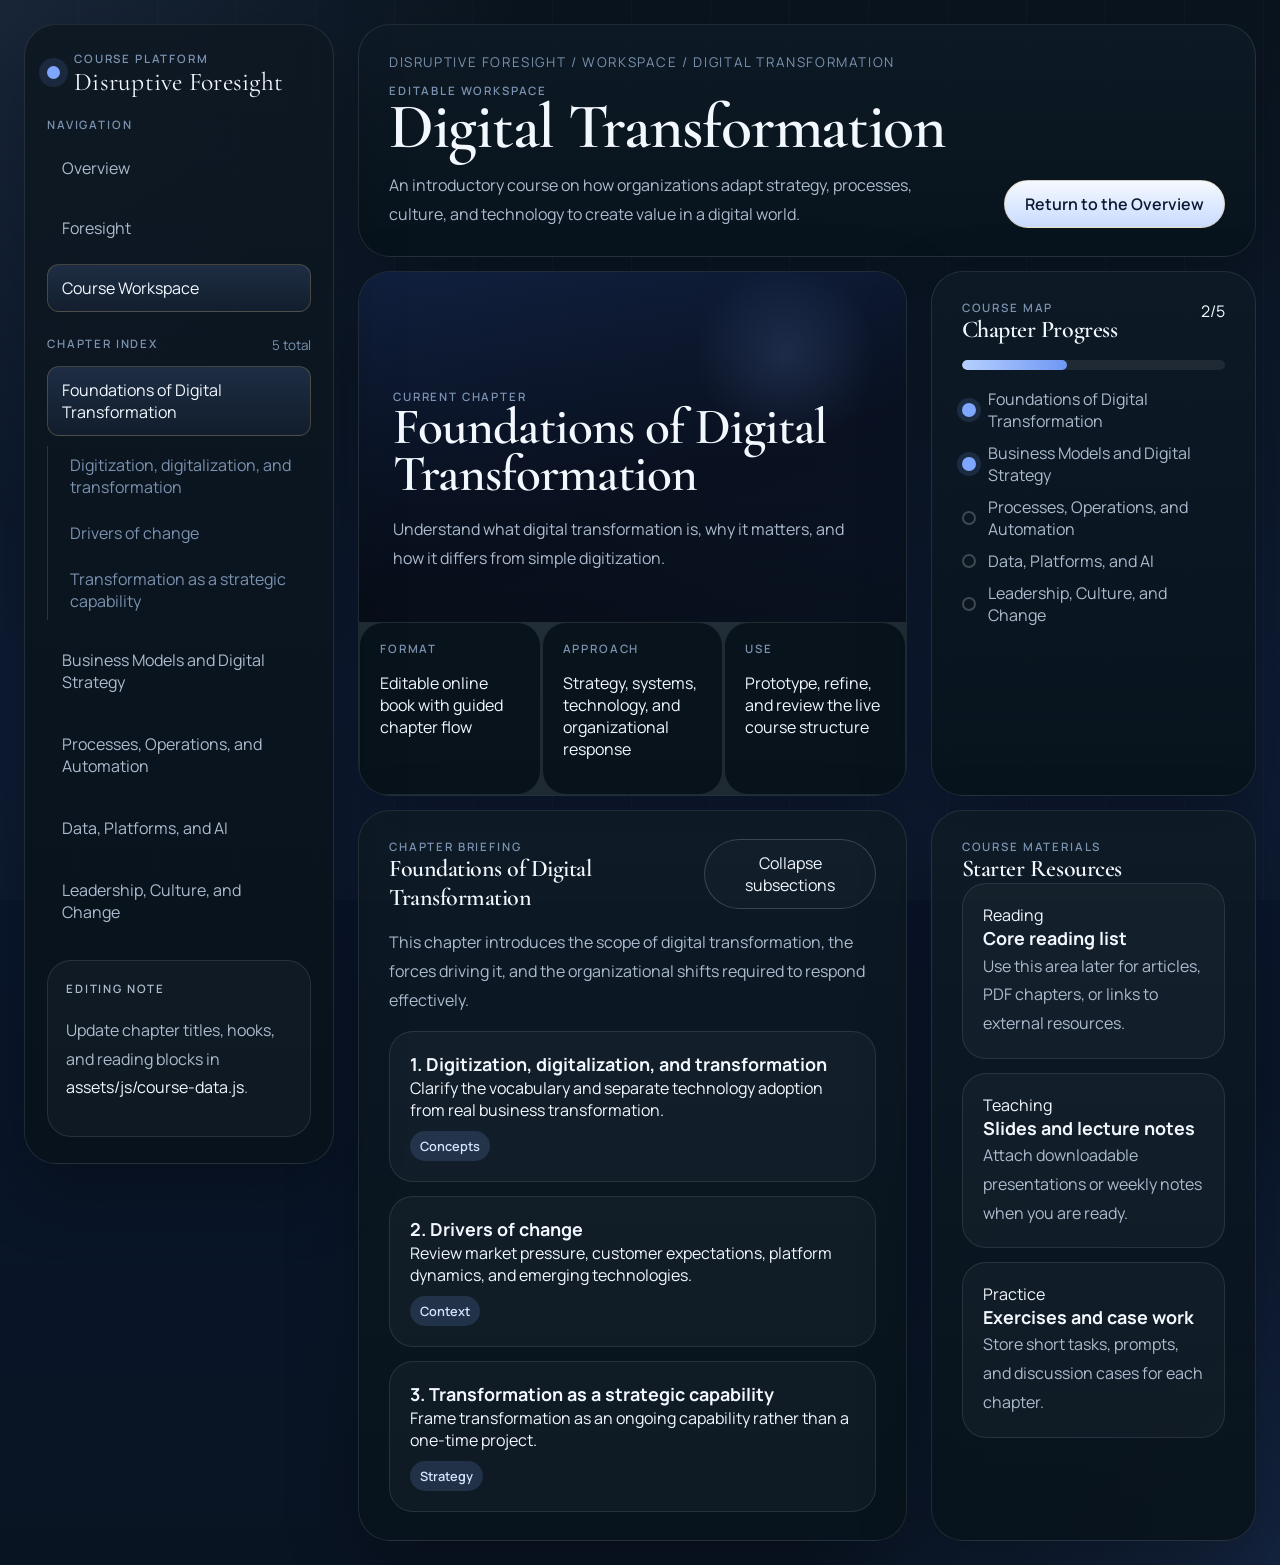
==== commit 2cb09c68: "Add interactive foresight studio" ====
--- a/course.html
+++ b/course.html
@@ -30,6 +30,7 @@
       <div class="sidebar-block">
         <p class="sidebar-label">Navigation</p>
         <a class="sidebar-link" href="index.html">Overview</a>
+        <a class="sidebar-link" href="foresight.html">Foresight</a>
         <a class="sidebar-link is-active" href="course.html">Course Workspace</a>
       </div>
 
--- a/assets/css/style.css
+++ b/assets/css/style.css
@@ -2,17 +2,17 @@
   --bg: #08131c;
   --bg-soft: #0e1b27;
   --bg-elevated: rgba(13, 24, 35, 0.82);
-  --panel: rgba(248, 244, 237, 0.05);
-  --panel-strong: rgba(248, 244, 237, 0.08);
-  --surface-light: #f5f0e7;
-  --text: #f7f1e8;
-  --text-muted: #b1bcc7;
-  --text-subtle: #81909d;
+  --panel: rgba(242, 247, 255, 0.05);
+  --panel-strong: rgba(242, 247, 255, 0.08);
+  --surface-light: #edf4ff;
+  --text: #f3f8ff;
+  --text-muted: #adbbce;
+  --text-subtle: #7b92b0;
   --text-dark: #13212f;
-  --line: rgba(247, 241, 232, 0.1);
-  --line-strong: rgba(247, 241, 232, 0.18);
-  --accent: #d8b36a;
-  --accent-soft: rgba(216, 179, 106, 0.14);
+  --line: rgba(243, 248, 255, 0.1);
+  --line-strong: rgba(243, 248, 255, 0.18);
+  --accent: #7fa7ff;
+  --accent-soft: rgba(127, 167, 255, 0.16);
   --shadow: 0 26px 70px rgba(0, 0, 0, 0.28);
   --radius-xl: 32px;
   --radius-lg: 24px;
@@ -35,9 +35,9 @@
   font-family: "Manrope", "Avenir Next", "Segoe UI", sans-serif;
   color: var(--text);
   background:
-    radial-gradient(circle at top left, rgba(216, 179, 106, 0.08), transparent 26%),
-    radial-gradient(circle at bottom right, rgba(120, 136, 153, 0.12), transparent 24%),
-    linear-gradient(180deg, #07111a 0%, #0a1722 44%, #08131c 100%);
+    radial-gradient(circle at top left, rgba(127, 167, 255, 0.12), transparent 26%),
+    radial-gradient(circle at bottom right, rgba(79, 122, 214, 0.16), transparent 24%),
+    linear-gradient(180deg, #06101a 0%, #0a1730 44%, #091423 100%);
   overflow-x: hidden;
 }
 
@@ -120,7 +120,7 @@
   height: 13px;
   border-radius: 999px;
   background: var(--accent);
-  box-shadow: 0 0 0 8px rgba(216, 179, 106, 0.12);
+  box-shadow: 0 0 0 8px rgba(127, 167, 255, 0.12);
   flex: 0 0 auto;
 }
 
@@ -201,8 +201,8 @@
 .primary-button {
   padding: 12px 20px;
   border: 1px solid rgba(216, 179, 106, 0.36);
-  background: linear-gradient(180deg, #e3c48b 0%, #caa45f 100%);
-  color: #121d27;
+  background: linear-gradient(180deg, #f5f9ff 0%, #c9dbff 100%);
+  color: #0b1a31;
   font-weight: 600;
 }
 
@@ -229,6 +229,15 @@
 .subchapter-link:focus-visible {
   outline: 2px solid var(--accent);
   outline-offset: 3px;
+}
+
+.primary-button:disabled,
+.secondary-button:disabled,
+.ghost-button:disabled,
+.nav-button:disabled {
+  opacity: 0.55;
+  cursor: not-allowed;
+  transform: none;
 }
 
 .page-main {
@@ -326,7 +335,7 @@
   content: "";
   width: 44px;
   height: 1px;
-  background: rgba(216, 179, 106, 0.45);
+  background: rgba(127, 167, 255, 0.5);
 }
 
 .hero-side {
@@ -341,8 +350,8 @@
   border-radius: calc(var(--radius-xl) - 6px);
   background:
     linear-gradient(180deg, rgba(3, 7, 12, 0.55), rgba(3, 7, 12, 0.2)),
-    radial-gradient(circle at 70% 30%, rgba(216, 179, 106, 0.18), transparent 20%),
-    linear-gradient(160deg, #0d1721 0%, #162534 100%);
+    radial-gradient(circle at 70% 30%, rgba(127, 167, 255, 0.18), transparent 20%),
+    linear-gradient(160deg, #0b1830 0%, #15284a 100%);
   overflow: hidden;
 }
 
@@ -364,7 +373,7 @@
 }
 
 .hero-frame-kicker {
-  color: rgba(247, 241, 232, 0.68);
+  color: rgba(243, 248, 255, 0.68);
   text-transform: uppercase;
   letter-spacing: 0.16em;
   font-size: 0.76rem;
@@ -374,7 +383,7 @@
   max-width: 26rem;
   margin-top: auto;
   padding: 24px;
-  border: 1px solid rgba(247, 241, 232, 0.12);
+  border: 1px solid rgba(243, 248, 255, 0.12);
   border-radius: 22px;
   background: rgba(6, 12, 18, 0.46);
   backdrop-filter: blur(10px);
@@ -389,7 +398,7 @@
 
 .hero-frame-card p {
   margin: 0;
-  color: #d9e1e7;
+  color: #dce8ff;
   line-height: 1.75;
 }
 
@@ -401,7 +410,7 @@
 
 .hero-mini-stats div {
   padding: 16px 0 0;
-  border-top: 1px solid rgba(247, 241, 232, 0.12);
+  border-top: 1px solid rgba(243, 248, 255, 0.12);
 }
 
 .hero-mini-stats dt {
@@ -491,8 +500,8 @@
 .story-card-featured {
   background:
     linear-gradient(180deg, rgba(4, 9, 14, 0.55), rgba(4, 9, 14, 0.1)),
-    radial-gradient(circle at 85% 20%, rgba(216, 179, 106, 0.18), transparent 22%),
-    linear-gradient(155deg, #121f2b 0%, #0b1721 70%, #152230 100%);
+    radial-gradient(circle at 85% 20%, rgba(127, 167, 255, 0.22), transparent 22%),
+    linear-gradient(155deg, #0f1b34 0%, #0a1527 70%, #13203c 100%);
 }
 
 .story-card-featured h2 {
@@ -533,7 +542,7 @@
 .text-link {
   justify-content: flex-start;
   padding: 0;
-  color: #e9dcc0;
+  color: #d5e5ff;
   font-weight: 600;
 }
 
@@ -599,7 +608,7 @@
   gap: 18px;
   padding: 30px;
   background:
-    linear-gradient(180deg, rgba(245, 240, 231, 0.95), rgba(233, 228, 220, 0.94));
+    linear-gradient(180deg, rgba(237, 244, 255, 0.97), rgba(225, 236, 255, 0.96));
   color: var(--text-dark);
 }
 
@@ -670,7 +679,7 @@
 .sidebar-link.is-active,
 .chapter-link.is-active {
   border-color: rgba(216, 179, 106, 0.25);
-  background: linear-gradient(180deg, rgba(216, 179, 106, 0.11), rgba(216, 179, 106, 0.05));
+  background: linear-gradient(180deg, rgba(127, 167, 255, 0.16), rgba(127, 167, 255, 0.06));
   color: var(--text);
 }
 
@@ -711,7 +720,7 @@
   gap: 8px;
   margin: -4px 0 2px;
   padding-left: 12px;
-  border-left: 1px solid rgba(216, 179, 106, 0.18);
+  border-left: 1px solid rgba(127, 167, 255, 0.22);
 }
 
 .subchapter-link {
@@ -800,8 +809,8 @@
   padding: 34px;
   background:
     linear-gradient(180deg, rgba(5, 8, 12, 0.2), rgba(5, 8, 12, 0.65)),
-    radial-gradient(circle at 78% 24%, rgba(216, 179, 106, 0.18), transparent 18%),
-    linear-gradient(160deg, #162636 0%, #0d1823 60%, #101f2c 100%);
+    radial-gradient(circle at 78% 24%, rgba(127, 167, 255, 0.22), transparent 18%),
+    linear-gradient(160deg, #13264b 0%, #0d1830 60%, #102241 100%);
   display: flex;
   align-items: end;
 }
@@ -843,7 +852,7 @@
   width: 0;
   height: 100%;
   border-radius: inherit;
-  background: linear-gradient(90deg, #e2c585 0%, #cda864 100%);
+  background: linear-gradient(90deg, #b6d0ff 0%, #6f97f4 100%);
 }
 
 .progress-list {
@@ -871,7 +880,7 @@
 .progress-marker.is-complete {
   border-color: var(--accent);
   background: var(--accent);
-  box-shadow: 0 0 0 5px rgba(216, 179, 106, 0.12);
+  box-shadow: 0 0 0 5px rgba(127, 167, 255, 0.14);
 }
 
 .content-card-header {
@@ -893,23 +902,546 @@
   padding: 6px 10px;
   border-radius: 999px;
   background: var(--accent-soft);
-  color: #e4c991;
+  color: #d4e4ff;
   font-size: 0.8rem;
   font-weight: 600;
 }
 
+.landing-shell {
+  display: grid;
+  gap: 28px;
+}
+
+.hero-badges,
+.interactive-tabs,
+.interactive-points,
+.course-card-list,
+.signal-mini-grid {
+  display: grid;
+}
+
+.hero-badges {
+  grid-template-columns: repeat(3, minmax(0, 1fr));
+  gap: 14px;
+  margin-top: 26px;
+}
+
+.hero-badge {
+  padding: 16px 18px;
+  border: 1px solid var(--line);
+  border-radius: 18px;
+  background: rgba(255, 255, 255, 0.035);
+}
+
+.hero-badge strong {
+  display: block;
+  margin-bottom: 8px;
+  font-size: 0.95rem;
+  color: var(--text);
+}
+
+.hero-badge span {
+  color: var(--text-muted);
+  font-size: 0.92rem;
+  line-height: 1.5;
+}
+
+.signal-board {
+  display: grid;
+  gap: 16px;
+}
+
+.signal-card-large {
+  min-height: 240px;
+}
+
+.signal-card-large h2 {
+  margin: 0 0 12px;
+  font-family: "Cormorant Garamond", Georgia, serif;
+  font-size: clamp(2rem, 3vw, 3rem);
+  line-height: 0.95;
+}
+
+.signal-card-large p {
+  margin: 0;
+  color: #dce8ff;
+  line-height: 1.7;
+}
+
+.signal-mini-grid {
+  grid-template-columns: repeat(2, minmax(0, 1fr));
+  gap: 14px;
+}
+
+.signal-mini {
+  padding: 18px;
+  border: 1px solid var(--line);
+  border-radius: 18px;
+  background: rgba(255, 255, 255, 0.03);
+}
+
+.signal-mini strong {
+  display: block;
+  margin-bottom: 8px;
+  font-size: 0.95rem;
+}
+
+.signal-mini span {
+  color: var(--text-muted);
+  font-size: 0.9rem;
+  line-height: 1.5;
+}
+
+.interactive-section {
+  display: grid;
+  grid-template-columns: minmax(240px, 0.42fr) minmax(0, 1fr);
+  gap: 22px;
+}
+
+.interactive-tabs {
+  gap: 12px;
+}
+
+.interactive-tab {
+  width: 100%;
+  padding: 18px 18px 18px 20px;
+  border: 1px solid var(--line);
+  border-radius: 18px;
+  background: rgba(255, 255, 255, 0.025);
+  text-align: left;
+  color: var(--text-muted);
+}
+
+.interactive-tab strong {
+  display: block;
+  margin-bottom: 6px;
+  font-size: 1rem;
+  color: var(--text);
+}
+
+.interactive-tab span {
+  display: block;
+  font-size: 0.9rem;
+  line-height: 1.5;
+}
+
+.interactive-tab.is-active {
+  border-color: rgba(127, 167, 255, 0.4);
+  background: linear-gradient(180deg, rgba(127, 167, 255, 0.16), rgba(127, 167, 255, 0.05));
+  box-shadow: inset 0 0 0 1px rgba(255, 255, 255, 0.03);
+}
+
+.interactive-panel {
+  padding: 28px;
+  border: 1px solid var(--line);
+  border-radius: 24px;
+  background:
+    radial-gradient(circle at top right, rgba(127, 167, 255, 0.18), transparent 20%),
+    linear-gradient(180deg, rgba(20, 36, 67, 0.85), rgba(9, 20, 35, 0.92));
+}
+
+.interactive-panel-header {
+  display: flex;
+  align-items: start;
+  justify-content: space-between;
+  gap: 14px;
+  margin-bottom: 18px;
+}
+
+.interactive-panel-header h3 {
+  margin: 0;
+  font-family: "Cormorant Garamond", Georgia, serif;
+  font-size: clamp(2rem, 3vw, 3rem);
+  line-height: 0.95;
+}
+
+.interactive-kicker {
+  color: #d7e5ff;
+  font-size: 0.9rem;
+  font-weight: 600;
+  white-space: nowrap;
+}
+
+.interactive-summary {
+  margin: 0 0 22px;
+  color: #dde8f8;
+  line-height: 1.8;
+}
+
+.interactive-points {
+  grid-template-columns: repeat(2, minmax(0, 1fr));
+  gap: 14px;
+}
+
+.interactive-point {
+  padding: 18px;
+  border: 1px solid rgba(243, 248, 255, 0.08);
+  border-radius: 18px;
+  background: rgba(255, 255, 255, 0.04);
+}
+
+.interactive-point strong {
+  display: block;
+  margin-bottom: 8px;
+  font-size: 0.96rem;
+}
+
+.interactive-point span {
+  color: var(--text-muted);
+  font-size: 0.9rem;
+  line-height: 1.55;
+}
+
+.course-card-list {
+  gap: 12px;
+  margin: 0;
+  padding-left: 18px;
+  color: var(--text-muted);
+  line-height: 1.65;
+}
+
+.course-card-list li::marker {
+  color: var(--accent);
+}
+
 .is-collapsed .subsection-card:not(:first-child) {
   display: none;
 }
 
 .mobile-only {
   display: none;
+}
+
+.text-link::after {
+  content: "->";
+}
+
+.foresight-main {
+  display: grid;
+  gap: 28px;
+}
+
+.foresight-hero,
+.foresight-workspace,
+.foresight-results {
+  border: 1px solid var(--line);
+  border-radius: var(--radius-xl);
+  background: linear-gradient(180deg, rgba(12, 24, 43, 0.9), rgba(8, 18, 34, 0.94));
+  box-shadow: var(--shadow);
+}
+
+.foresight-hero {
+  display: grid;
+  grid-template-columns: minmax(0, 1.1fr) minmax(300px, 0.9fr);
+  gap: 24px;
+  padding: 36px;
+}
+
+.foresight-hero-copy {
+  max-width: 700px;
+}
+
+.foresight-hero-copy h1,
+.foresight-canvas-header h2,
+.foresight-results h2,
+.result-card h3 {
+  margin: 0;
+  font-family: "Cormorant Garamond", Georgia, serif;
+  letter-spacing: -0.02em;
+}
+
+.foresight-hero-copy h1 {
+  font-size: clamp(3rem, 5vw, 5rem);
+  line-height: 0.9;
+}
+
+.foresight-hero-copy p,
+.foresight-api-copy p,
+.foresight-group p,
+.foresight-canvas-note,
+.foresight-status,
+.result-card p,
+.result-card li {
+  color: var(--text-muted);
+  line-height: 1.75;
+}
+
+.foresight-api-card {
+  display: grid;
+  gap: 16px;
+  padding: 24px;
+  border: 1px solid var(--line);
+  border-radius: 24px;
+  background:
+    radial-gradient(circle at top right, rgba(127, 167, 255, 0.22), transparent 24%),
+    linear-gradient(180deg, rgba(24, 41, 73, 0.92), rgba(10, 20, 37, 0.96));
+}
+
+.foresight-api-copy h2 {
+  margin: 0 0 10px;
+  font-size: clamp(1.9rem, 3vw, 2.8rem);
+  font-family: "Cormorant Garamond", Georgia, serif;
+}
+
+.foresight-api-form {
+  display: grid;
+  gap: 12px;
+}
+
+.foresight-api-form label {
+  color: var(--text);
+  font-size: 0.9rem;
+  font-weight: 600;
+}
+
+.foresight-api-form input {
+  width: 100%;
+  padding: 14px 16px;
+  border: 1px solid var(--line-strong);
+  border-radius: 16px;
+  background: rgba(255, 255, 255, 0.04);
+  color: var(--text);
+}
+
+.foresight-api-actions {
+  display: flex;
+  flex-wrap: wrap;
+  gap: 10px;
+}
+
+.foresight-helper {
+  margin: 0;
+  color: var(--text-subtle);
+  font-size: 0.88rem;
+}
+
+.foresight-workspace {
+  display: grid;
+  grid-template-columns: minmax(280px, 380px) minmax(0, 1fr);
+  gap: 22px;
+  padding: 28px;
+}
+
+.foresight-sidebar {
+  display: grid;
+  gap: 14px;
+  align-content: start;
+  max-height: 920px;
+  overflow-y: auto;
+  padding-right: 4px;
+}
+
+.foresight-group {
+  padding: 18px;
+  border: 1px solid var(--line);
+  border-radius: 22px;
+  background: rgba(255, 255, 255, 0.025);
+}
+
+.foresight-group h2 {
+  margin: 0 0 8px;
+  font-size: 1rem;
+}
+
+.foresight-group p {
+  margin: 0 0 14px;
+  font-size: 0.9rem;
+}
+
+.foresight-chip-list {
+  display: flex;
+  flex-wrap: wrap;
+  gap: 10px;
+}
+
+.foresight-chip {
+  padding: 10px 14px;
+  border: 1px solid rgba(243, 248, 255, 0.12);
+  border-radius: 999px;
+  background: rgba(255, 255, 255, 0.035);
+  color: var(--text);
+  font-size: 0.9rem;
+  cursor: grab;
+  transition: transform 0.2s ease, border-color 0.2s ease, background-color 0.2s ease;
+}
+
+.foresight-chip:hover,
+.foresight-chip:focus-visible {
+  transform: translateY(-1px);
+  border-color: rgba(127, 167, 255, 0.4);
+  background: rgba(127, 167, 255, 0.12);
+}
+
+.foresight-chip:active {
+  cursor: grabbing;
+}
+
+.foresight-chip.is-industry {
+  background: rgba(255, 255, 255, 0.055);
+}
+
+.foresight-canvas {
+  display: grid;
+  gap: 20px;
+  align-content: start;
+}
+
+.foresight-canvas-header {
+  display: flex;
+  justify-content: space-between;
+  align-items: start;
+  gap: 16px;
+}
+
+.foresight-canvas-header h2 {
+  font-size: clamp(2rem, 3vw, 3rem);
+  line-height: 0.94;
+}
+
+.foresight-canvas-note {
+  max-width: 52ch;
+  margin: 10px 0 0;
+}
+
+.foresight-canvas-frame {
+  min-height: 420px;
+  padding: 24px;
+  border: 1px dashed rgba(127, 167, 255, 0.35);
+  border-radius: 28px;
+  background:
+    radial-gradient(circle at top right, rgba(127, 167, 255, 0.14), transparent 18%),
+    linear-gradient(180deg, rgba(14, 26, 48, 0.96), rgba(8, 17, 30, 0.98));
+}
+
+.foresight-slot-grid {
+  display: grid;
+  grid-template-columns: repeat(2, minmax(0, 1fr));
+  gap: 16px;
+}
+
+.foresight-slot {
+  min-height: 120px;
+  padding: 18px;
+  border: 1px solid rgba(243, 248, 255, 0.1);
+  border-radius: 22px;
+  background: rgba(255, 255, 255, 0.03);
+}
+
+.foresight-slot.trend-slot {
+  min-height: 140px;
+}
+
+.foresight-slot.is-over {
+  border-color: rgba(127, 167, 255, 0.52);
+  background: rgba(127, 167, 255, 0.12);
+}
+
+.foresight-slot-header {
+  display: flex;
+  align-items: center;
+  justify-content: space-between;
+  gap: 12px;
+  margin-bottom: 14px;
+}
+
+.foresight-slot-header h3 {
+  margin: 0;
+  font-size: 1rem;
+}
+
+.foresight-slot-header span {
+  color: var(--text-subtle);
+  font-size: 0.82rem;
+}
+
+.foresight-slot-body {
+  display: grid;
+  gap: 10px;
+}
+
+.foresight-placeholder {
+  margin: 0;
+  color: var(--text-subtle);
+  font-size: 0.92rem;
+  line-height: 1.55;
+}
+
+.canvas-chip {
+  display: inline-flex;
+  align-items: center;
+  gap: 10px;
+  max-width: 100%;
+  padding: 10px 14px;
+  border: 1px solid rgba(127, 167, 255, 0.24);
+  border-radius: 999px;
+  background: rgba(127, 167, 255, 0.12);
+  color: var(--text);
+  font-size: 0.9rem;
+}
+
+.canvas-chip button {
+  width: 22px;
+  height: 22px;
+  border-radius: 999px;
+  background: rgba(255, 255, 255, 0.08);
+  color: var(--text);
+  line-height: 1;
+}
+
+.foresight-canvas-actions {
+  display: flex;
+  flex-wrap: wrap;
+  gap: 12px;
+}
+
+.foresight-status {
+  min-height: 1.5em;
+  margin: 0;
+}
+
+.foresight-status.is-error {
+  color: #ffb5b5;
+}
+
+.foresight-results {
+  display: grid;
+  gap: 18px;
+  padding: 28px;
+}
+
+.result-grid {
+  display: grid;
+  grid-template-columns: repeat(2, minmax(0, 1fr));
+  gap: 18px;
+}
+
+.result-card {
+  padding: 22px;
+  border: 1px solid var(--line);
+  border-radius: 24px;
+  background: rgba(255, 255, 255, 0.03);
+}
+
+.result-card h3 {
+  font-size: clamp(1.8rem, 3vw, 2.5rem);
+  line-height: 0.95;
+}
+
+.result-card ul {
+  margin: 16px 0 0;
+  padding-left: 18px;
+}
+
+.result-card li + li {
+  margin-top: 10px;
 }
 
 @media (max-width: 1180px) {
   .hero-editorial,
   .definition-layout,
   .method-layout,
+  .foresight-hero,
+  .foresight-workspace,
   .course-grid,
   .content-grid,
   .content-grid-wide,
@@ -921,7 +1453,19 @@
   .story-grid,
   .course-grid-home,
   .hero-mini-stats,
-  .spotlight-meta {
+  .spotlight-meta,
+  .hero-badges,
+  .signal-mini-grid,
+  .interactive-points {
+    grid-template-columns: 1fr;
+  }
+
+  .interactive-section {
+    grid-template-columns: 1fr;
+  }
+
+  .result-grid,
+  .foresight-slot-grid {
     grid-template-columns: 1fr;
   }
 
@@ -956,6 +1500,9 @@
   .method-section,
   .course-section,
   .quote-section,
+  .foresight-hero,
+  .foresight-workspace,
+  .foresight-results,
   .course-topbar,
   .content-card,
   .progress-card,
@@ -998,4 +1545,10 @@
   .nav-button {
     width: 100%;
   }
-}
+
+  .foresight-canvas-header,
+  .foresight-slot-header {
+    flex-direction: column;
+    align-items: start;
+  }
+}
